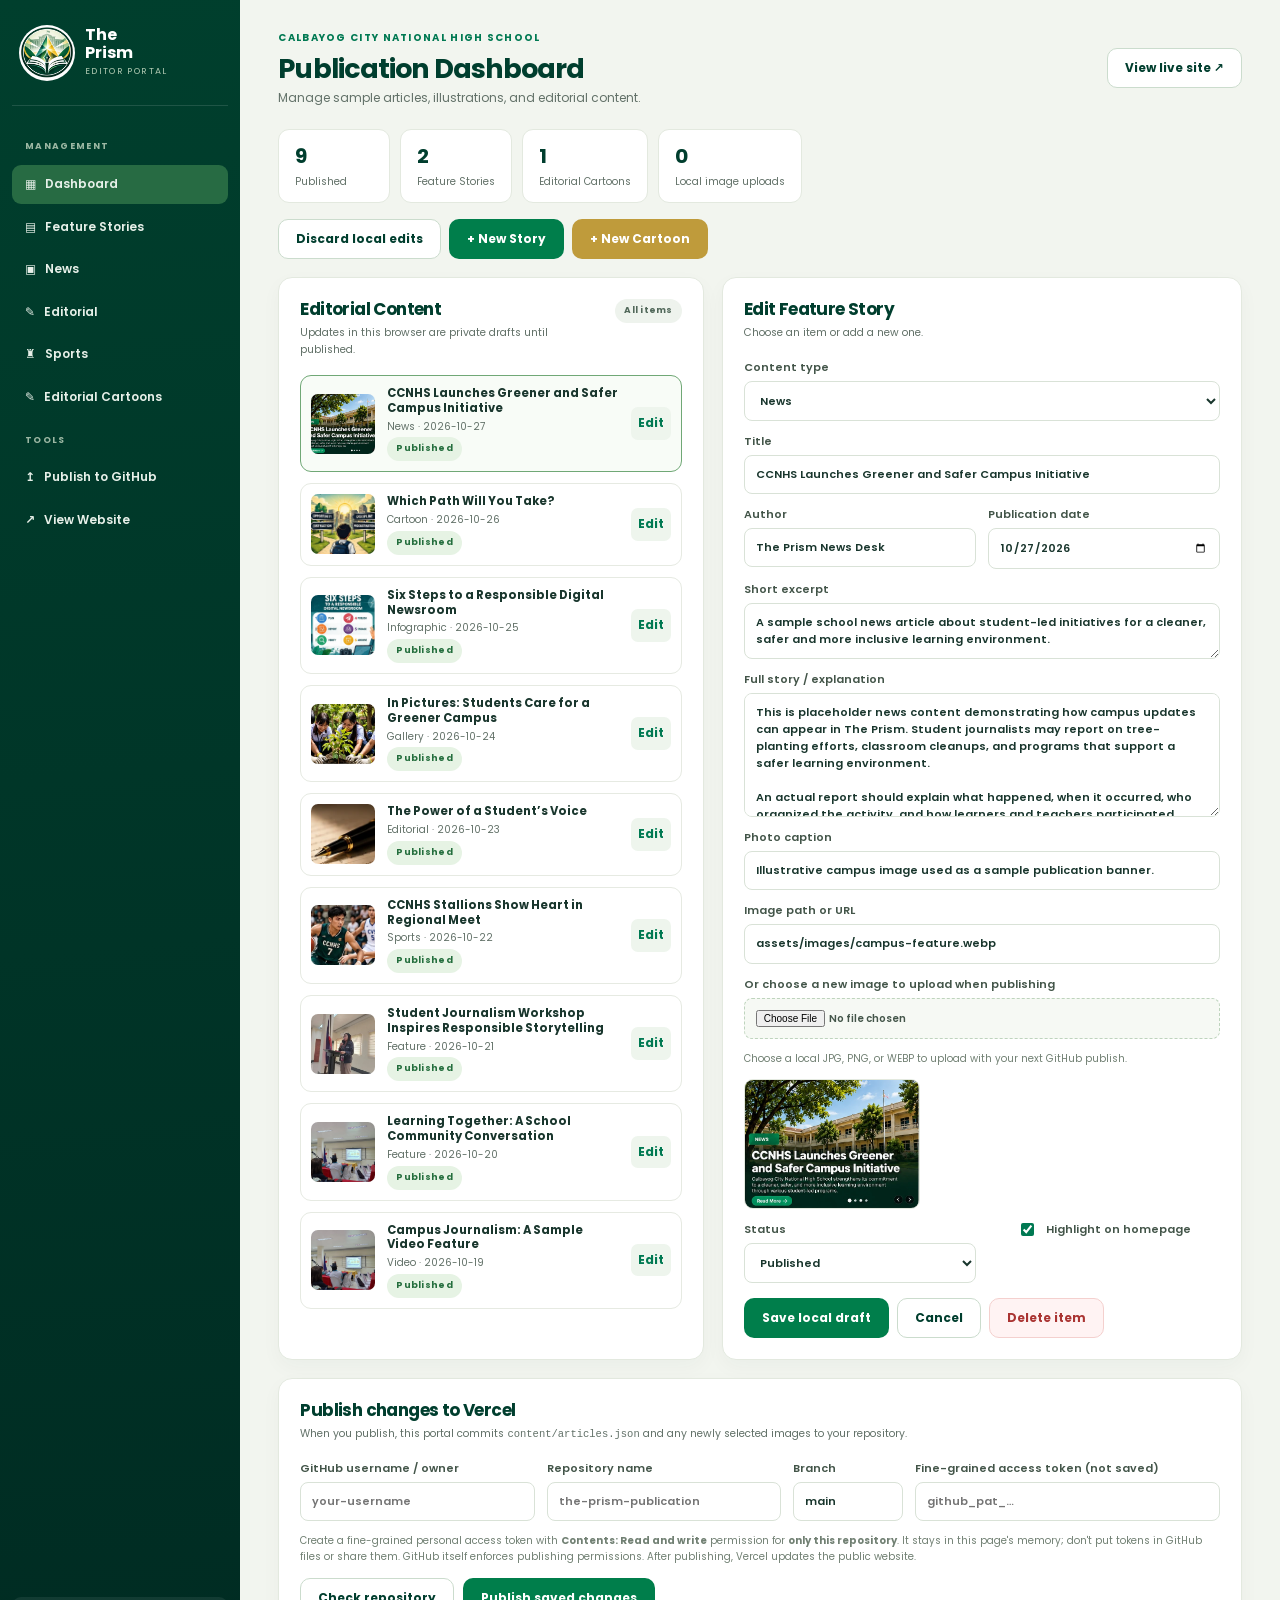
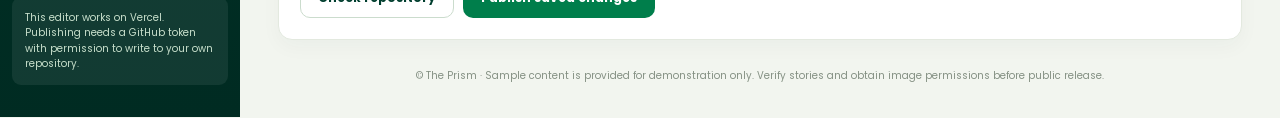
==== site/admin.html @ 74e2d603 "Fix 404: publish complete The Prism website assets and CMS" ====
<!DOCTYPE html>
<html lang="en">
<head>
  <meta charset="UTF-8"><meta name="viewport" content="width=device-width,initial-scale=1">
  <meta name="theme-color" content="#124b34"><meta name="robots" content="noindex, nofollow">
  <title>Editor Portal | The Prism</title>
  <link rel="icon" href="assets/images/icon-192.png">
  <link rel="preconnect" href="https://fonts.googleapis.com">
  <link rel="preconnect" href="https://fonts.gstatic.com" crossorigin>
  <link href="https://fonts.googleapis.com/css2?family=Poppins:wght@400;500;600;700;800&display=swap" rel="stylesheet">
  <link rel="stylesheet" href="assets/admin.css">
  <script defer src="assets/admin.js"></script>
</head>
<body class="admin-page">
<div class="admin-wrap">
  <aside class="admin-sidebar">
    <a class="admin-brand" href="index.html"><img src="assets/images/prism-logo.webp" width="56" height="56" alt="The Prism logo"><span><b>The<br>Prism</b><small>EDITOR PORTAL</small></span></a>
    <div class="side-group">MANAGEMENT</div>
    <button class="side-button selected" data-filter="all">▦ &nbsp; Dashboard</button>
    <button class="side-button" data-filter="feature">▤ &nbsp; Feature Stories</button><button class="side-button" data-filter="news">▣ &nbsp; News</button><button class="side-button" data-filter="editorial">✎ &nbsp; Editorial</button><button class="side-button" data-filter="sports">♜ &nbsp; Sports</button>
    <button class="side-button" data-filter="cartoon">✎ &nbsp; Editorial Cartoons</button>
    <div class="side-group">TOOLS</div>
    <button class="side-button" id="show-publishing">↥ &nbsp; Publish to GitHub</button>
    <a class="side-button" href="index.html">↗ &nbsp; View Website</a>
    <p class="side-note">This editor works on Vercel. Publishing needs a GitHub token with permission to write to your own repository.</p>
  </aside>
  <div class="admin-body">
    <header class="admin-top"><div><small>CALBAYOG CITY NATIONAL HIGH SCHOOL</small><h1>Publication Dashboard</h1><p>Manage sample articles, illustrations, and editorial content.</p></div><a class="outline-btn" href="index.html">View live site ↗</a></header>
    <div id="admin-notice" class="admin-notice" role="status" hidden></div>
    <div class="admin-toolbar"><div class="admin-stats" id="admin-stats"></div><div class="admin-toolbar-actions"><button class="outline-btn" id="restore-button">Discard local edits</button><button class="primary-btn" id="new-feature">+ New Story</button><button class="brown-btn" id="new-cartoon">+ New Cartoon</button></div></div>
    <div class="admin-panels">
      <section class="admin-panel articles-panel"><div class="panel-heading"><div><h2>Editorial Content</h2><p>Updates in this browser are private drafts until published.</p></div><span class="chip neutral" id="filter-chip">All items</span></div><div class="admin-list" id="admin-list"></div></section>
      <section class="admin-panel editor-panel" id="editor-panel"><div class="panel-heading"><div><h2 id="editor-title">Edit content</h2><p>Choose an item or add a new one.</p></div></div>
      <form id="editor-form">
        <input id="article-id" type="hidden">
        <label>Content type<select id="article-type"><option value="feature">Feature Story</option><option value="news">News</option><option value="editorial">Editorial</option><option value="sports">Sports</option><option value="infographic">Infographic</option><option value="gallery">Photo Gallery</option><option value="video">Video (link)</option><option value="cartoon">Editorial Cartoon</option></select></label>
        <label>Title<input id="article-title" required maxlength="140" placeholder="Article or cartoon title"></label>
        <div class="form-pair"><label>Author<input id="article-author" required maxlength="100" placeholder="Student journalist"></label><label>Publication date<input id="article-date" type="date" required></label></div>
        <label>Short excerpt<textarea id="article-excerpt" maxlength="270" rows="2" required placeholder="A short introduction for the homepage"></textarea></label>
        <label>Full story / explanation<textarea id="article-body" rows="6" required placeholder="Write paragraphs separated by a blank line"></textarea></label>
        <label>Photo caption<input id="article-caption" maxlength="240" placeholder="Describe the photo or illustration"></label>
        <label>Image path or URL<input id="article-image" placeholder="assets/images/your-photo.webp"></label>
        <label>Or choose a new image to upload when publishing<input type="file" id="article-file" accept="image/jpeg,image/png,image/webp"></label><div id="image-note" class="field-hint">Image upload needs GitHub publishing. Recommended: landscape JPG or WEBP, smaller than 6 MB.</div>
        <img id="image-preview" class="editor-preview" alt="Selected article media preview" hidden>
        <div class="form-pair"><label>Status<select id="article-status"><option value="published">Published</option><option value="draft">Draft (hidden on site)</option></select></label><label class="check-label"><input type="checkbox" id="article-featured"> Highlight on homepage</label></div>
        <div class="edit-actions"><button class="primary-btn" type="submit">Save local draft</button><button class="outline-btn" type="button" id="cancel-edit">Cancel</button><button class="danger-btn" type="button" id="delete-article">Delete item</button></div>
      </form>
      </section>
    </div>
    <section class="admin-panel github-panel" id="publishing-panel"><div class="panel-heading"><div><h2>Publish changes to Vercel</h2><p>When you publish, this portal commits <code>content/articles.json</code> and any newly selected images to your repository.</p></div></div>
      <div class="github-fields"><label>GitHub username / owner<input id="github-owner" spellcheck="false" placeholder="your-username"></label><label>Repository name<input id="github-repo" spellcheck="false" placeholder="the-prism-publication"></label><label>Branch<input id="github-branch" spellcheck="false" value="main"></label><label>Fine-grained access token (not saved)<input id="github-token" type="password" autocomplete="off" placeholder="github_pat_…"></label></div>
      <p class="field-hint">Create a fine-grained personal access token with <b>Contents: Read and write</b> permission for <b>only this repository</b>. It stays in this page's memory; don't put tokens in GitHub files or share them. GitHub itself enforces publishing permissions. After publishing, Vercel updates the public website.</p>
      <div class="publish-actions"><button id="test-github" class="outline-btn">Check repository</button><button id="publish-github" class="primary-btn">Publish saved changes</button><span id="publish-result" role="status"></span></div>
    </section>
    <div class="admin-foot">© The Prism · Sample content is provided for demonstration only. Verify stories and obtain image permissions before public release.</div>
  </div>
</div>
</body>
</html>
---- site/assets/admin.css ----
:root{--forest:#103d2c;--green:#17623f;--leaf:#36844e;--mint:#e7f2e6;--brown:#85502f;--brown-dark:#653d25;--cream:#faf9f4;--paper:#fff;--ink:#1d3027;--muted:#627168;--border:#e3e9df;--shadow:0 15px 38px rgba(17,57,36,.09);--radius:17px}
*{box-sizing:border-box}html{scroll-behavior:smooth}body{margin:0;background:#eef2e9;color:var(--ink);font:400 14px/1.55 Poppins,system-ui,-apple-system,BlinkMacSystemFont,"Segoe UI",sans-serif}button,input,textarea,select{font:inherit}button{cursor:pointer}button:disabled{opacity:.55;cursor:wait}a{color:inherit;text-decoration:none}img{display:block;max-width:100%}a:focus-visible,button:focus-visible,input:focus-visible,textarea:focus-visible,select:focus-visible{outline:3px solid #efb46f;outline-offset:3px}h1,h2,h3,p{margin-top:0}h1,h2,h3{line-height:1.25;letter-spacing:-.035em}h1{font-size:clamp(1.6rem,3vw,2.75rem)}h2{font-size:1.4rem}h3{font-size:1rem}.site-frame{max-width:1480px;min-height:100svh;margin:0 auto;background:var(--cream);display:flex;flex-direction:column;box-shadow:0 0 60px rgba(13,40,22,.065)}.masthead{min-height:118px;padding:14px clamp(16px,3.4vw,52px);display:flex;align-items:center;justify-content:space-between;gap:24px;position:relative;background:radial-gradient(ellipse at 78% 100%,rgba(187,216,168,.45),transparent 45%),linear-gradient(115deg,#fff 45%,#f0f7ea)}.brand{display:flex;align-items:center;gap:16px;min-width:0}.brand-logo{width:89px;height:89px;object-fit:contain;border-radius:50%;box-shadow:0 2px 9px rgba(12,75,45,.1)}.brand-copy{display:flex;flex-direction:column}.brand-copy strong{font-size:clamp(20px,2.65vw,35px);color:var(--forest);font-weight:800;line-height:1.14;letter-spacing:-.065em}.brand-copy strong span{color:#165c3a}.brand-copy small{font-size:11px;letter-spacing:.16em;color:var(--brown);font-weight:700;margin-top:5px}.brand-copy em{font-size:11px;color:#68786a;font-style:normal;margin-top:3px}.head-actions{display:flex;align-items:flex-end;flex-direction:column;gap:10px;flex-shrink:0}.live-label{font-size:10px;letter-spacing:.11em;color:var(--green);font-weight:700}.live-dot{background:#6aae66;width:7px;height:7px;display:inline-block;border-radius:50%;margin-right:5px}.read-link{color:var(--green);font-size:12px;font-weight:700}.read-link:hover{text-decoration:underline}.hamburger{display:none;background:transparent;border:0;padding:8px}.hamburger span{display:block;background:var(--forest);height:2px;width:23px;margin:5px 0;border-radius:3px}.nav-bar{min-height:47px;background:var(--forest);color:#fff;display:flex;align-items:center;justify-content:center;gap:4px;padding:5px 12px}.nav-bar a{display:flex;align-items:center;gap:8px;font-size:13px;font-weight:600;line-height:1.2;padding:10px clamp(12px,2.25vw,31px);border-radius:9px;white-space:nowrap;transition:background .2s}.nav-bar a:hover{background:#2b6546}.nav-bar a.active{background:#397c4a}.site-footer{min-height:51px;background:linear-gradient(110deg,#0e3c2a,#195437);color:#eff7eb;padding:13px clamp(16px,3vw,46px);display:flex;justify-content:space-between;align-items:center;gap:18px;font-size:10.5px;letter-spacing:.015em}.site-footer b{letter-spacing:.08em}.site-footer a{text-decoration:underline;text-underline-offset:3px}.footer-separator{margin:0 8px;color:#9ec9a1}.mobile-tabs{display:none}#offline-banner{position:fixed;bottom:14px;left:50%;transform:translateX(-50%);background:var(--forest);color:white;padding:10px 20px;border-radius:11px;z-index:50}#offline-banner[hidden]{display:none}#app{flex:1;display:flex;flex-direction:column}.loading{display:flex;align-items:center;justify-content:center;min-height:50svh;gap:12px;color:var(--muted)}.spinner{display:block;width:18px;height:18px;border:3px solid #cdddcf;border-top-color:var(--green);border-radius:50%;animation:spinning 1s linear infinite}@keyframes spinning{to{transform:rotate(360deg)}}.pill{display:inline-flex;align-items:center;gap:5px;align-self:flex-start;letter-spacing:.04em;font-weight:800;font-size:10px;padding:5px 10px;border-radius:6px;line-height:1.25;text-transform:uppercase}.pill.green{background:#217345;color:#fff}.pill.brown{background:var(--brown);color:#fff}.pill.outline{color:var(--green);background:var(--mint)}.small-button,.primary-btn,.brown-btn,.outline-btn,.danger-btn{display:inline-flex;align-items:center;justify-content:center;gap:8px;border-radius:10px;padding:10px 17px;font-weight:700;font-size:12px;border:1px solid transparent;transition:transform .15s,background .15s;text-align:center}.small-button:hover,.primary-btn:hover,.brown-btn:hover,.outline-btn:hover{transform:translateY(-1px)}.small-button{background:#fff;color:var(--forest)}.primary-btn{background:var(--green);color:white}.brown-btn{background:var(--brown);color:white}.outline-btn{background:white;color:var(--forest);border:1px solid #cbdccd}.danger-btn{background:#fff3f3;color:#aa3432;border:1px solid #f4d0ce}.inline-link{color:var(--green);font-size:12px;font-weight:700;white-space:nowrap}.inline-link:hover{text-decoration:underline}.home-main{width:100%;max-width:1370px;margin:0 auto;padding:15px 28px 18px;flex:1;display:grid;grid-template-rows:minmax(230px,1fr) minmax(245px,1fr);gap:14px;min-height:0}.hero{position:relative;overflow:hidden;border-radius:var(--radius);min-height:0;background:#165238;box-shadow:var(--shadow);isolation:isolate}.hero-photo{position:absolute;inset:0;width:100%;height:100%;object-fit:cover;object-position:center 57%;z-index:-2}.hero:after{content:"";position:absolute;inset:0;z-index:-1;background:linear-gradient(92deg,rgba(6,51,35,.96) 0%,rgba(9,56,38,.91) 28%,rgba(10,60,39,.47) 58%,rgba(7,44,32,.05) 100%)}.hero-text{color:#fff;padding:clamp(19px,3.3vw,48px);max-width:590px;display:flex;flex-direction:column;align-items:flex-start;justify-content:center;height:100%}.hero-eyebrow{font-size:10px;letter-spacing:.14em;font-weight:800;color:#e0f0cf;margin-bottom:10px}.hero h1{color:#fff;font-weight:800;font-size:clamp(26px,3.8vw,52px);line-height:1.07;letter-spacing:-.058em;margin:0 0 12px}.hero h1 span{color:#eacb9f}.hero p{font-size:clamp(11px,1vw,14px);line-height:1.6;max-width:480px;margin:0 0 16px;color:#e8eee7}.home-teasers{display:grid;grid-template-columns:1fr 1fr;gap:14px;min-height:0}.teaser{display:flex;flex-direction:column;background:white;min-width:0;overflow:hidden;border:1px solid var(--border);border-radius:var(--radius);box-shadow:0 5px 20px rgba(25,63,35,.04)}.teaser-titlebar{display:flex;justify-content:space-between;align-items:center;padding:14px 20px 8px;gap:8px}.teaser-titlebar h2{font-size:clamp(17px,1.8vw,24px);margin:0;color:var(--forest)}.teaser-titlebar h2:before{content:"";display:inline-block;width:6px;height:21px;vertical-align:-4px;border-radius:4px;background:#42834e;margin-right:9px}.teaser.cartoon-teaser .teaser-titlebar h2:before{background:var(--brown)}.teaser-content{display:grid;grid-template-columns:minmax(0,1fr) minmax(150px,.92fr);align-items:stretch;gap:12px;min-height:0;flex:1;padding:0 12px 12px}.teaser-copy{padding:7px 10px 4px;display:flex;align-items:flex-start;flex-direction:column;justify-content:center;min-width:0}.teaser-copy h3{font-size:clamp(16px,1.5vw,22px);font-weight:800;color:#162c25;margin:9px 0 6px;line-height:1.24;display:-webkit-box;-webkit-line-clamp:2;-webkit-box-orient:vertical;overflow:hidden}.teaser-meta{font-size:10px;color:var(--muted);margin-bottom:7px}.teaser-copy p{color:#5b695f;font-size:11.5px;line-height:1.55;display:-webkit-box;-webkit-line-clamp:3;-webkit-box-orient:vertical;overflow:hidden;margin-bottom:12px}.teaser-media{height:100%;min-height:120px;overflow:hidden;border-radius:10px;display:block}.teaser-media img{width:100%;height:100%;object-fit:cover}.cartoon-teaser .teaser-media img{object-fit:contain;background:#f8f7f2}.teaser-copy .small-button{background:#f2f6ee;color:var(--green);border:1px solid #e4ecdf}.teaser-copy .small-button:hover{background:#e4eee1}.page-wrap{width:100%;max-width:1180px;margin:0 auto;padding:30px clamp(18px,4vw,50px) 56px}.page-header{padding:6px 0 25px}.kicker{font-size:11px;letter-spacing:.14em;text-transform:uppercase;color:var(--brown);font-weight:800;margin-bottom:9px}.page-header h1{color:var(--forest);margin:0 0 10px}.page-header p{color:var(--muted);max-width:610px;margin:0}.listing-grid{display:grid;grid-template-columns:repeat(auto-fit,minmax(280px,1fr));gap:18px}.story-card{background:#fff;border:1px solid var(--border);border-radius:var(--radius);overflow:hidden;box-shadow:0 7px 23px rgba(26,64,43,.055);transition:transform .15s}.story-card:hover{transform:translateY(-2px)}.story-card img{width:100%;height:230px;object-fit:cover}.story-card.cartoon img{object-fit:contain;background:#f7f7f4}.story-card-body{padding:19px}.story-card h2{font-size:19px;line-height:1.3;margin:12px 0 7px}.story-card h2 a:hover{color:var(--green)}.story-card p{font-size:12px;color:var(--muted);margin:10px 0 14px}.story-meta{font-size:11px;display:flex;align-items:center;flex-wrap:wrap;gap:12px;color:var(--muted)}.story-meta span{display:inline-flex;align-items:center;gap:5px}.article-wrap{max-width:1020px}.breadcrumbs{font-size:11px;color:#6d7e71;margin:0 0 20px;display:flex;gap:9px;align-items:center;flex-wrap:wrap}.breadcrumbs a:hover{text-decoration:underline}.article-header{text-align:center;max-width:770px;margin:0 auto 25px}.article-header h1{font-size:clamp(28px,4.1vw,47px);margin:13px 0 12px;color:var(--forest)}.article-header .story-meta{justify-content:center}.article-figure{margin:0 0 32px}.article-figure img{width:100%;max-height:460px;object-fit:cover;border-radius:var(--radius);background:#f6f6f2}.article-figure.is-cartoon img{max-height:660px;object-fit:contain}.article-figure figcaption{font-size:11px;color:#6b766e;margin-top:10px;text-align:center;font-style:italic}.article-body{max-width:780px;margin:0 auto}.article-body p{font-size:clamp(13px,1.3vw,15px);line-height:1.95;color:#33433a;margin-bottom:19px}.article-note{border-left:4px solid #c49a6e;background:#fff8e9;padding:11px 15px;color:#735736;font-size:11px;border-radius:6px;margin-bottom:25px}.article-back{margin-top:24px;display:inline-flex;color:var(--green);font-weight:700}.about-hero{background:linear-gradient(105deg,#0f4631,#276c42);border-radius:var(--radius);padding:35px;color:white;display:grid;grid-template-columns:100px 1fr;align-items:center;gap:23px}.about-hero img{width:100px;border-radius:50%}.about-hero h1{color:#fff}.about-hero p{max-width:670px;color:#e2efe3;margin:0}.about-card{background:white;border:1px solid var(--border);padding:30px;border-radius:var(--radius);margin-top:22px}.about-card h2{color:var(--forest)}.about-card p{color:var(--muted)}.empty-state{background:white;border:1px dashed #cbdac8;border-radius:14px;padding:35px;color:var(--muted);text-align:center;grid-column:1/-1}.error-block{margin:35px auto;background:#fff4ee;border:1px solid #f1d8cc;border-radius:13px;padding:20px;max-width:600px;color:#8a4b36}
/* Editor */
.admin-page{background:#f2f5ef;font-size:12px}.admin-wrap{min-height:100svh;display:grid;grid-template-columns:240px minmax(0,1fr)}.admin-sidebar{background:linear-gradient(160deg,#113e2e,#0d3226);color:#fff;padding:22px 12px;display:flex;flex-direction:column;gap:4px}.admin-brand{display:flex;align-items:center;gap:10px;padding:3px 7px 24px;border-bottom:1px solid rgba(255,255,255,.12);margin-bottom:17px}.admin-brand img{border-radius:50%}.admin-brand b{font-size:16px;line-height:1.1;display:block}.admin-brand small{font-size:9px;letter-spacing:.15em;color:#acc6af}.side-group{color:#9bb7a3;font-weight:700;font-size:9px;letter-spacing:.15em;padding:13px 13px 7px}.side-button{width:100%;display:flex;align-items:center;background:none;border:0;color:#e7f0e9;text-align:left;border-radius:9px;padding:10px 13px;font-weight:600;font-size:12px}.side-button:hover,.side-button.selected{background:#276b43}.side-note{margin-top:auto;background:rgba(255,255,255,.07);border-radius:9px;padding:13px;font-size:10px;color:#c7dfcb}.admin-body{min-width:0;padding:28px clamp(17px,3vw,44px)}.admin-top{display:flex;align-items:center;justify-content:space-between;gap:16px;margin-bottom:21px}.admin-top small{letter-spacing:.13em;color:var(--green);font-size:10px;font-weight:700}.admin-top h1{font-size:27px;margin:5px 0 4px;color:var(--forest)}.admin-top p{color:var(--muted);margin:0}.admin-notice{padding:12px 15px;background:#e3f3df;color:#124e2d;border:1px solid #cbe6c3;border-radius:11px;margin:0 0 18px}.admin-notice.error{background:#fff1ee;color:#873d2b;border-color:#f1c8ba}.admin-notice[hidden]{display:none}.admin-toolbar{display:flex;align-items:center;justify-content:space-between;gap:16px;flex-wrap:wrap;margin:0 0 18px}.admin-stats{display:flex;gap:10px;flex-wrap:wrap}.stat{background:white;border:1px solid var(--border);border-radius:11px;padding:11px 16px;min-width:112px}.stat b{display:block;font-size:20px;color:var(--forest)}.stat span{font-size:10px;color:var(--muted)}.admin-toolbar-actions{display:flex;gap:8px;flex-wrap:wrap}.admin-panels{display:grid;grid-template-columns:minmax(300px,.9fr) minmax(360px,1.1fr);gap:18px}.admin-panel{background:white;border:1px solid var(--border);border-radius:14px;padding:21px;box-shadow:0 7px 20px rgba(39,65,44,.035);min-width:0}.panel-heading{display:flex;align-items:flex-start;justify-content:space-between;gap:12px;margin-bottom:17px}.panel-heading h2{font-size:17px;color:var(--forest);margin:0 0 5px}.panel-heading p{font-size:10.5px;color:var(--muted);margin:0}.chip{border-radius:999px;padding:5px 9px;font-weight:700;font-size:9px;display:inline-block;letter-spacing:.03em;white-space:nowrap}.chip.published{color:#246e3d;background:#e6f3e4}.chip.draft{color:#8c623b;background:#f8eedb}.chip.neutral{color:#51685a;background:#eef3ed}.admin-list{display:grid;gap:11px}.admin-item{display:grid;grid-template-columns:64px 1fr auto;gap:12px;align-items:center;border:1px solid #e6eae2;padding:10px;border-radius:11px}.admin-item img{width:64px;height:60px;object-fit:cover;border-radius:7px}.admin-item b{display:block;font-size:11.5px;line-height:1.3}.admin-item small{display:block;font-size:10px;color:var(--muted);margin:3px 0}.admin-item button{background:#eef5ed;color:var(--green);border:0;border-radius:7px;padding:7px;font-weight:700}.admin-item button:hover{background:#daeada}.admin-item.is-selected{border-color:#70a876;background:#f8fcf7}#editor-form{display:grid;gap:12px}#editor-form label,.github-fields label{display:flex;flex-direction:column;font-weight:600;font-size:11px;gap:5px;color:#435549}input:not([type="checkbox"]):not([type="file"]),textarea,select{background:#fff;border:1px solid #d9e2d7;border-radius:8px;padding:10px 11px;min-width:0;width:100%;outline-offset:2px;color:var(--ink)}textarea{resize:vertical}input[type=file]{font-size:10px;width:100%;background:#f6f9f4;border:1px dashed #bed4bd;border-radius:8px;padding:11px}.form-pair{display:grid;grid-template-columns:1fr 1fr;gap:12px}.field-hint{color:#718073;font-size:10px;line-height:1.6;margin:0}.check-label{align-items:flex-start;justify-content:center;flex-direction:row!important;gap:9px!important}.check-label input{margin-top:2px;accent-color:var(--green)}.editor-preview{max-height:130px;max-width:240px;object-fit:contain;border-radius:9px;border:1px solid var(--border)}.editor-preview[hidden]{display:none}.edit-actions{display:flex;gap:8px;flex-wrap:wrap;margin-top:3px}.github-panel{margin-top:18px}.github-fields{display:grid;grid-template-columns:1fr 1fr 110px 1.3fr;gap:12px;margin-bottom:12px}.publish-actions{display:flex;gap:9px;align-items:center;flex-wrap:wrap;margin-top:13px}#publish-result{color:var(--green);font-weight:600}.admin-foot{font-size:10px;color:#859184;text-align:center;margin:28px 0 5px}
@media(min-width:1050px) and (min-height:750px){.home-main{grid-template-rows:minmax(250px,.94fr) minmax(265px,1fr)}}
@media(max-width:1060px){.home-main{padding:14px 18px}.teaser-content{grid-template-columns:1.1fr .9fr;gap:6px}.teaser-copy{padding:4px}.teaser-titlebar{padding:12px 14px 8px}.teaser-copy h3{font-size:16px}.teaser-copy p{-webkit-line-clamp:2}.teaser-media{min-height:160px}.github-fields{grid-template-columns:1fr 1fr}.admin-panels{grid-template-columns:1fr}}
@media(max-width:760px){.masthead{min-height:76px;padding:9px 15px;gap:8px}.brand{gap:8px}.brand-logo{height:61px;width:61px}.brand-copy strong{font-size:clamp(15px,3.7vw,24px);line-height:1.04}.brand-copy small{font-size:8px;letter-spacing:.07em;margin-top:4px}.brand-copy em{display:none}.head-actions{display:none}.hamburger{display:block;margin-left:auto}.nav-bar{position:absolute;z-index:15;top:74px;left:8px;right:8px;border-radius:12px;box-shadow:0 15px 32px rgba(15,40,20,.2);display:none;flex-direction:column;align-items:stretch;padding:8px}.nav-bar.is-open{display:flex}.nav-bar a{font-size:13px}.site-footer{min-height:0;padding:12px 18px;text-align:center;justify-content:center;font-size:9px}.site-footer>span:last-child{display:none}.mobile-tabs{display:grid;position:fixed;bottom:0;left:0;right:0;z-index:25;grid-template-columns:repeat(4,1fr);background:#fff;border-top:1px solid #e4e9e0;box-shadow:0 -7px 25px rgba(10,39,21,.07);padding:6px 0 calc(4px + env(safe-area-inset-bottom,0px))}.mobile-tabs a{display:flex;flex-direction:column;align-items:center;justify-content:center;gap:0;font-size:9px;font-weight:600;color:#718171;min-height:43px}.mobile-tabs a span{font-size:23px;line-height:1.15}.mobile-tabs a.active{color:var(--green)}.site-frame{padding-bottom:56px}.home-main{padding:10px 12px;grid-template-rows:clamp(175px,30svh,255px) auto;gap:9px;align-content:start}.hero-text{padding:18px 20px;max-width:370px}.hero h1{font-size:clamp(22px,6vw,32px);margin-bottom:6px}.hero p{font-size:10px;line-height:1.45;max-width:285px;margin-bottom:9px;display:-webkit-box;-webkit-line-clamp:2;-webkit-box-orient:vertical;overflow:hidden}.hero-eyebrow{font-size:8px;margin-bottom:5px}.hero .small-button{padding:6px 11px;font-size:10px}.hero:after{background:linear-gradient(92deg,rgba(6,51,35,.94),rgba(6,51,35,.68) 58%,rgba(6,51,35,.06))}.home-teasers{grid-template-columns:1fr;gap:9px}.teaser{min-height:132px}.teaser-titlebar{padding:10px 12px 2px}.teaser-titlebar h2{font-size:15px}.teaser-titlebar h2:before{height:16px;vertical-align:-3px;margin-right:7px;width:4px}.inline-link{font-size:10px}.teaser-content{grid-template-columns:1fr 34%;padding:0 9px 9px;gap:10px}.teaser-copy{padding:3px 2px}.teaser-copy .pill{font-size:7px;padding:3px 7px}.teaser-copy h3{font-size:13px;margin:5px 0 3px;-webkit-line-clamp:2}.teaser-meta{font-size:9px;margin:0}.teaser-copy p{font-size:9.5px;line-height:1.35;margin:5px 0 6px;-webkit-line-clamp:1}.teaser-copy .small-button{font-size:9px;padding:5px 8px}.teaser-media{height:100%;min-height:86px;max-height:115px}.page-wrap{padding:23px 16px 38px}.page-header{padding-bottom:18px}.listing-grid{grid-template-columns:1fr}.story-card img{height:210px}.article-header h1{font-size:29px}.article-figure img{max-height:340px}.about-hero{grid-template-columns:1fr;text-align:center;justify-items:center;padding:25px}.about-card{padding:20px}.admin-wrap{display:block}.admin-sidebar{padding:11px 16px;display:flex;flex-direction:row;align-items:center;flex-wrap:wrap}.admin-brand{border:0;margin:0;padding:0 10px 0 0}.admin-brand img{width:40px;height:40px}.admin-brand b{font-size:12px}.admin-brand small{font-size:8px}.side-group,.side-note{display:none}.side-button{width:auto;font-size:10px;padding:8px}.admin-body{padding:20px 13px}.admin-top h1{font-size:23px}.admin-top .outline-btn{display:none}.admin-panels{grid-template-columns:1fr}.github-fields{grid-template-columns:1fr 1fr}.admin-panel{padding:16px}}
@media(max-width:420px){.brand-logo{width:51px;height:51px}.brand-copy strong{font-size:15px}.brand-copy small{font-size:7px}.masthead{min-height:68px}.nav-bar{top:67px}.site-footer{padding:8px;font-size:8px}.home-main{grid-template-rows:clamp(160px,28svh,225px) auto}.hero h1{font-size:24px}.hero-text{padding:15px}.hero p{font-size:9.5px}.teaser{min-height:122px}.teaser-titlebar{padding:8px 10px 2px}.teaser-content{padding:0 7px 7px}.teaser-copy h3{font-size:12px}.teaser-meta{font-size:8px}.teaser-copy p{display:none}.teaser-media{min-height:79px;max-height:105px}.form-pair,.github-fields{grid-template-columns:1fr}.admin-sidebar .side-button{font-size:9px;padding:7px}.admin-item{grid-template-columns:50px 1fr auto}.admin-item img{width:50px;height:55px}}
@media(max-height:700px) and (min-width:761px){.masthead{min-height:90px;padding-top:5px;padding-bottom:5px}.brand-logo{width:70px;height:70px}.home-main{grid-template-rows:minmax(180px,.85fr) minmax(192px,1fr);gap:10px;padding:10px 20px}.teaser-titlebar{padding:8px 12px 3px}.teaser-copy h3{font-size:15px}.teaser-copy p{-webkit-line-clamp:2;font-size:10px}.teaser-media{min-height:130px}}
@media(prefers-reduced-motion:reduce){*,*:before,*:after{scroll-behavior:auto!important;animation:none!important;transition:none!important}}
/* Keep the compact desktop homepage within a single browser viewport. */
@media(min-width:761px){
  body:has(.home-main) .site-frame{height:100svh;min-height:0}
  body:has(.home-main) #app{min-height:0;flex:1}
  body:has(.home-main) .home-main{height:100%;flex:1;min-height:0}
}
@media(min-width:761px) and (max-height:850px){
  .home-main{grid-template-rows:minmax(220px,.92fr) minmax(220px,1fr)}
  .hero-text{padding:20px 34px}
  .hero h1{font-size:clamp(30px,3.3vw,43px);margin-bottom:8px}
  .hero p{margin-bottom:10px}
  .teaser-copy h3{font-size:clamp(14px,1.4vw,18px);margin-top:5px}
  .teaser-media{min-height:120px}
}
@media(min-width:761px) and (max-height:850px){
  .teaser-titlebar{padding-top:8px;padding-bottom:3px}
  .teaser-copy h3{margin:4px 0 3px;line-height:1.18}
  .teaser-copy p{font-size:10px;line-height:1.37;-webkit-line-clamp:2;margin:4px 0 6px}
  .teaser-copy .small-button{font-size:10px;padding:6px 11px}
}

/* The Prism: brand overrides for the editing dashboard */
:root{--green:#007952;--forest:#003e2e;--brown:#ad872c;--ink:#19362d}
.admin-sidebar{background:linear-gradient(175deg,#003f2d,#002b22)}
.admin-brand img{border-radius:50%}.primary-btn{background:#007e4b}.brown-btn{background:#bf9b3b}
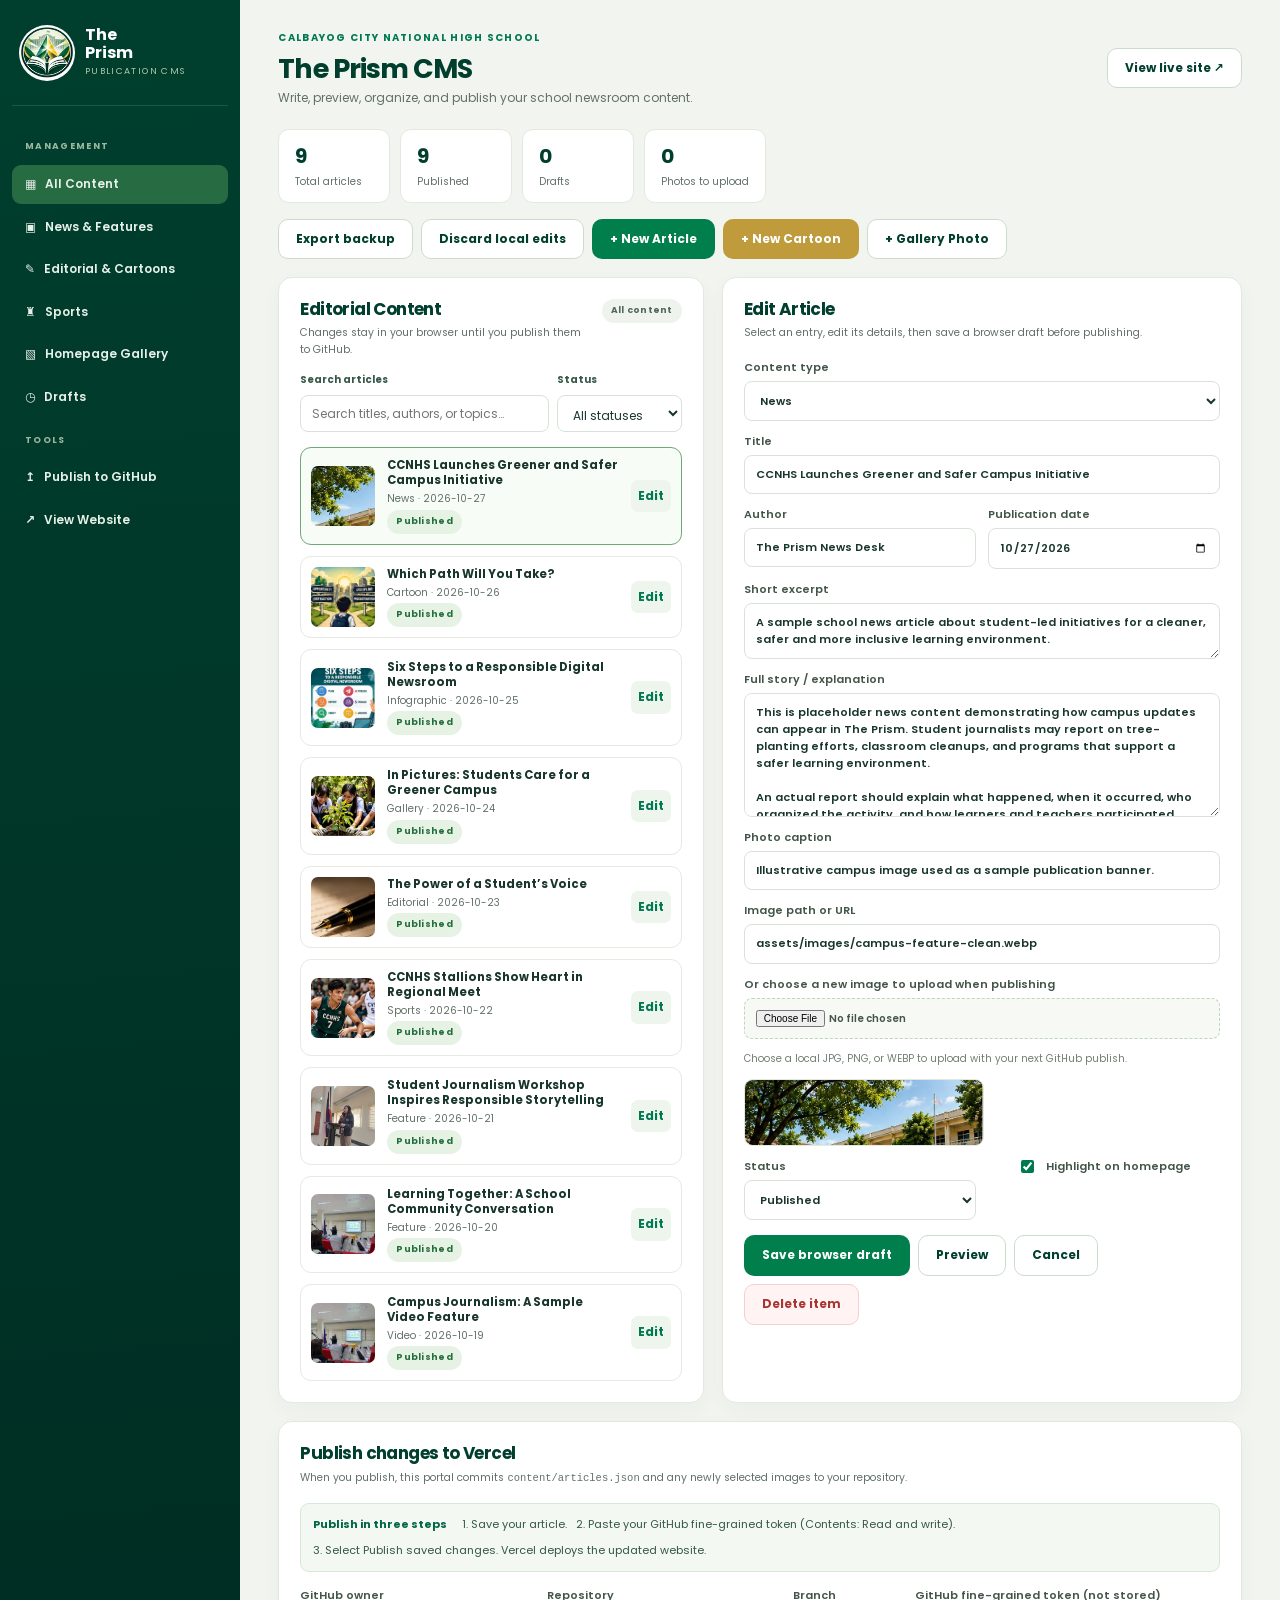
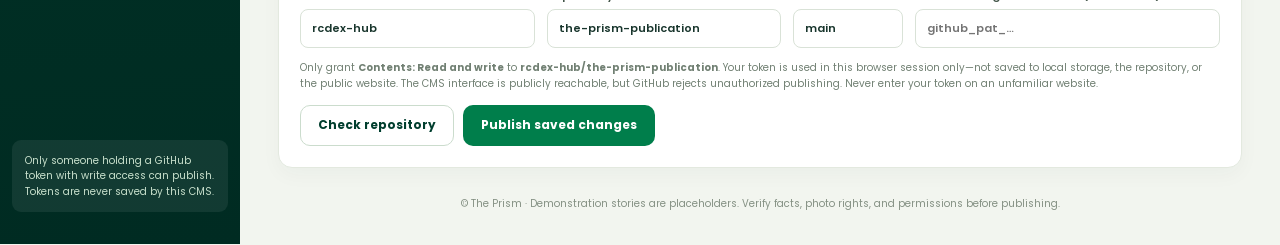
==== commit 226483c1: "Upgrade The Prism CMS with search, previews, safe image uploads and Vercel publishing" ====
--- a/site/admin.html
+++ b/site/admin.html
@@ -3,37 +3,40 @@
 <head>
   <meta charset="UTF-8"><meta name="viewport" content="width=device-width,initial-scale=1">
   <meta name="theme-color" content="#124b34"><meta name="robots" content="noindex, nofollow">
-  <title>Editor Portal | The Prism</title>
+  <title>Publication CMS | The Prism</title>
   <link rel="icon" href="assets/images/icon-192.png">
   <link rel="preconnect" href="https://fonts.googleapis.com">
   <link rel="preconnect" href="https://fonts.gstatic.com" crossorigin>
   <link href="https://fonts.googleapis.com/css2?family=Poppins:wght@400;500;600;700;800&display=swap" rel="stylesheet">
-  <link rel="stylesheet" href="assets/admin.css">
-  <script defer src="assets/admin.js"></script>
+  <link rel="stylesheet" href="assets/admin.css?v=prism-cms-v2-20261027">
+  <script defer src="assets/admin.js?v=prism-cms-v2-20261027"></script>
 </head>
 <body class="admin-page">
 <div class="admin-wrap">
   <aside class="admin-sidebar">
-    <a class="admin-brand" href="index.html"><img src="assets/images/prism-logo.webp" width="56" height="56" alt="The Prism logo"><span><b>The<br>Prism</b><small>EDITOR PORTAL</small></span></a>
+    <a class="admin-brand" href="index.html"><img src="assets/images/prism-logo.webp" width="56" height="56" alt="The Prism logo"><span><b>The<br>Prism</b><small>PUBLICATION CMS</small></span></a>
     <div class="side-group">MANAGEMENT</div>
-    <button class="side-button selected" data-filter="all">▦ &nbsp; Dashboard</button>
-    <button class="side-button" data-filter="feature">▤ &nbsp; Feature Stories</button><button class="side-button" data-filter="news">▣ &nbsp; News</button><button class="side-button" data-filter="editorial">✎ &nbsp; Editorial</button><button class="side-button" data-filter="sports">♜ &nbsp; Sports</button>
-    <button class="side-button" data-filter="cartoon">✎ &nbsp; Editorial Cartoons</button>
+    <button class="side-button selected" data-filter="all">▦ &nbsp; All Content</button>
+    <button class="side-button" data-filter="news">▣ &nbsp; News &amp; Features</button>
+    <button class="side-button" data-filter="editorial">✎ &nbsp; Editorial &amp; Cartoons</button>
+    <button class="side-button" data-filter="sports">♜ &nbsp; Sports</button>
+    <button class="side-button" data-filter="gallery">▧ &nbsp; Homepage Gallery</button>
+    <button class="side-button" data-filter="drafts">◷ &nbsp; Drafts</button>
     <div class="side-group">TOOLS</div>
     <button class="side-button" id="show-publishing">↥ &nbsp; Publish to GitHub</button>
     <a class="side-button" href="index.html">↗ &nbsp; View Website</a>
-    <p class="side-note">This editor works on Vercel. Publishing needs a GitHub token with permission to write to your own repository.</p>
+    <p class="side-note">Only someone holding a GitHub token with write access can publish. Tokens are never saved by this CMS.</p>
   </aside>
   <div class="admin-body">
-    <header class="admin-top"><div><small>CALBAYOG CITY NATIONAL HIGH SCHOOL</small><h1>Publication Dashboard</h1><p>Manage sample articles, illustrations, and editorial content.</p></div><a class="outline-btn" href="index.html">View live site ↗</a></header>
+    <header class="admin-top"><div><small>CALBAYOG CITY NATIONAL HIGH SCHOOL</small><h1>The Prism CMS</h1><p>Write, preview, organize, and publish your school newsroom content.</p></div><a class="outline-btn" href="index.html">View live site ↗</a></header>
     <div id="admin-notice" class="admin-notice" role="status" hidden></div>
-    <div class="admin-toolbar"><div class="admin-stats" id="admin-stats"></div><div class="admin-toolbar-actions"><button class="outline-btn" id="restore-button">Discard local edits</button><button class="primary-btn" id="new-feature">+ New Story</button><button class="brown-btn" id="new-cartoon">+ New Cartoon</button></div></div>
+    <div class="admin-toolbar"><div class="admin-stats" id="admin-stats"></div><div class="admin-toolbar-actions"><button class="outline-btn" id="export-draft">Export backup</button><button class="outline-btn" id="restore-button">Discard local edits</button><button class="primary-btn" id="new-feature">+ New Article</button><button class="brown-btn" id="new-cartoon">+ New Cartoon</button><button class="outline-btn" id="new-gallery">+ Gallery Photo</button></div></div>
     <div class="admin-panels">
-      <section class="admin-panel articles-panel"><div class="panel-heading"><div><h2>Editorial Content</h2><p>Updates in this browser are private drafts until published.</p></div><span class="chip neutral" id="filter-chip">All items</span></div><div class="admin-list" id="admin-list"></div></section>
-      <section class="admin-panel editor-panel" id="editor-panel"><div class="panel-heading"><div><h2 id="editor-title">Edit content</h2><p>Choose an item or add a new one.</p></div></div>
+      <section class="admin-panel articles-panel"><div class="panel-heading"><div><h2>Editorial Content</h2><p>Changes stay in your browser until you publish them to GitHub.</p></div><span class="chip neutral" id="filter-chip">All items</span></div><div class="cms-search"><label for="search-content">Search articles</label><input id="search-content" type="search" placeholder="Search titles, authors, or topics…" autocomplete="off"><label for="status-filter">Status</label><select id="status-filter"><option value="all">All statuses</option><option value="published">Published</option><option value="draft">Drafts</option></select></div><div class="admin-list" id="admin-list"></div></section>
+      <section class="admin-panel editor-panel" id="editor-panel"><div class="panel-heading"><div><h2 id="editor-title">Edit content</h2><p>Select an entry, edit its details, then save a browser draft before publishing.</p></div></div>
       <form id="editor-form">
         <input id="article-id" type="hidden">
-        <label>Content type<select id="article-type"><option value="feature">Feature Story</option><option value="news">News</option><option value="editorial">Editorial</option><option value="sports">Sports</option><option value="infographic">Infographic</option><option value="gallery">Photo Gallery</option><option value="video">Video (link)</option><option value="cartoon">Editorial Cartoon</option></select></label>
+        <label>Content type<select id="article-type"><option value="news">News</option><option value="feature">Feature Story (under News)</option><option value="editorial">Editorial</option><option value="cartoon">Editorial Cartoon (under Editorial)</option><option value="sports">Sports</option><option value="gallery">Homepage Gallery</option><option value="infographic">Legacy Infographic</option><option value="video">Legacy Video</option></select></label>
         <label>Title<input id="article-title" required maxlength="140" placeholder="Article or cartoon title"></label>
         <div class="form-pair"><label>Author<input id="article-author" required maxlength="100" placeholder="Student journalist"></label><label>Publication date<input id="article-date" type="date" required></label></div>
         <label>Short excerpt<textarea id="article-excerpt" maxlength="270" rows="2" required placeholder="A short introduction for the homepage"></textarea></label>
@@ -43,16 +46,17 @@
         <label>Or choose a new image to upload when publishing<input type="file" id="article-file" accept="image/jpeg,image/png,image/webp"></label><div id="image-note" class="field-hint">Image upload needs GitHub publishing. Recommended: landscape JPG or WEBP, smaller than 6 MB.</div>
         <img id="image-preview" class="editor-preview" alt="Selected article media preview" hidden>
         <div class="form-pair"><label>Status<select id="article-status"><option value="published">Published</option><option value="draft">Draft (hidden on site)</option></select></label><label class="check-label"><input type="checkbox" id="article-featured"> Highlight on homepage</label></div>
-        <div class="edit-actions"><button class="primary-btn" type="submit">Save local draft</button><button class="outline-btn" type="button" id="cancel-edit">Cancel</button><button class="danger-btn" type="button" id="delete-article">Delete item</button></div>
+        <div class="edit-actions"><button class="primary-btn" type="submit">Save browser draft</button><button class="outline-btn" type="button" id="preview-article">Preview</button><button class="outline-btn" type="button" id="cancel-edit">Cancel</button><button class="danger-btn" type="button" id="delete-article">Delete item</button></div>
       </form>
       </section>
     </div>
     <section class="admin-panel github-panel" id="publishing-panel"><div class="panel-heading"><div><h2>Publish changes to Vercel</h2><p>When you publish, this portal commits <code>content/articles.json</code> and any newly selected images to your repository.</p></div></div>
-      <div class="github-fields"><label>GitHub username / owner<input id="github-owner" spellcheck="false" placeholder="your-username"></label><label>Repository name<input id="github-repo" spellcheck="false" placeholder="the-prism-publication"></label><label>Branch<input id="github-branch" spellcheck="false" value="main"></label><label>Fine-grained access token (not saved)<input id="github-token" type="password" autocomplete="off" placeholder="github_pat_…"></label></div>
-      <p class="field-hint">Create a fine-grained personal access token with <b>Contents: Read and write</b> permission for <b>only this repository</b>. It stays in this page's memory; don't put tokens in GitHub files or share them. GitHub itself enforces publishing permissions. After publishing, Vercel updates the public website.</p>
+      <div class="cms-publish-steps"><b>Publish in three steps</b><span>1. Save your article.</span><span>2. Paste your GitHub fine-grained token (Contents: Read and write).</span><span>3. Select Publish saved changes. Vercel deploys the updated website.</span></div><div class="github-fields"><label>GitHub owner<input id="github-owner" spellcheck="false" value="rcdex-hub"></label><label>Repository<input id="github-repo" spellcheck="false" value="the-prism-publication"></label><label>Branch<input id="github-branch" spellcheck="false" value="main"></label><label>GitHub fine-grained token (not stored)<input id="github-token" type="password" autocomplete="off" placeholder="github_pat_…"></label></div>
+      <p class="field-hint">Only grant <b>Contents: Read and write</b> to <b>rcdex-hub/the-prism-publication</b>. Your token is used in this browser session only—not saved to local storage, the repository, or the public website. The CMS interface is publicly reachable, but GitHub rejects unauthorized publishing. Never enter your token on an unfamiliar website.</p>
       <div class="publish-actions"><button id="test-github" class="outline-btn">Check repository</button><button id="publish-github" class="primary-btn">Publish saved changes</button><span id="publish-result" role="status"></span></div>
     </section>
-    <div class="admin-foot">© The Prism · Sample content is provided for demonstration only. Verify stories and obtain image permissions before public release.</div>
+    <dialog id="preview-dialog" class="cms-preview-dialog" aria-labelledby="preview-title"><div class="cms-preview-head"><strong id="preview-title">Article preview</strong><button type="button" id="close-preview" aria-label="Close preview">×</button></div><div id="preview-content"></div></dialog>
+    <div class="admin-foot">© The Prism · Demonstration stories are placeholders. Verify facts, photo rights, and permissions before publishing.</div>
   </div>
 </div>
 </body>
--- a/site/assets/admin.css
+++ b/site/assets/admin.css
@@ -32,4 +32,42 @@
 /* The Prism: brand overrides for the editing dashboard */
 :root{--green:#007952;--forest:#003e2e;--brown:#ad872c;--ink:#19362d}
 .admin-sidebar{background:linear-gradient(175deg,#003f2d,#002b22)}
-.admin-brand img{border-radius:50%}.primary-btn{background:#007e4b}.brown-btn{background:#bf9b3b}+.admin-brand img{border-radius:50%}.primary-btn{background:#007e4b}.brown-btn{background:#bf9b3b}
+
+/* Publication CMS v2 — more usable article management and preview. */
+.cms-search{
+  display:grid;grid-template-columns:1fr minmax(95px,125px);
+  align-items:end;gap:8px;margin:-3px 0 15px;
+}
+.cms-search label{
+  font-size:10px;font-weight:700;color:#365848;
+  grid-row:1;
+}
+.cms-search label:nth-of-type(2){grid-column:2;}
+.cms-search input,.cms-search select{grid-row:2;height:37px;min-width:0;}
+.cms-search input{grid-column:1;}
+.cms-search select{grid-column:2;}
+.cms-publish-steps{
+  display:flex;gap:9px;flex-wrap:wrap;align-items:center;
+  padding:12px;margin-bottom:15px;background:#f4f8f3;
+  border-radius:9px;border:1px solid #d6e8d8;
+  font-size:11px;color:#345843;
+}
+.cms-publish-steps b{color:#006646;margin-right:6px;}
+.cms-preview-dialog{
+  width:min(690px,calc(100vw - 28px));max-height:85dvh;overflow:auto;
+  border:1px solid #d3e2d7;border-radius:16px;
+  background:#fff;color:#17372c;padding:19px 22px;
+  box-shadow:0 24px 90px rgba(0,35,24,.3);
+}
+.cms-preview-dialog::backdrop{background:rgba(0,28,21,.69);}
+.cms-preview-head{display:flex;justify-content:space-between;align-items:center;margin-bottom:12px;}
+.cms-preview-head strong{font-size:12px;letter-spacing:.08em;color:#007952;text-transform:uppercase;}
+.cms-preview-head button{border:0;background:#e8f0e9;border-radius:50%;font-size:23px;color:#174b35;width:35px;height:35px;}
+#preview-content h2{font-size:clamp(21px,3vw,32px);margin:12px 0 7px;}
+#preview-content .cms-preview-meta{font-size:12px;color:#577063;margin-bottom:16px;}
+#preview-content figure{margin:0 0 20px;}
+#preview-content figure img{max-height:380px;width:100%;object-fit:contain;background:#ecf1eb;border-radius:11px;}
+#preview-content figcaption{font-size:10px;color:#657669;margin-top:6px;}
+#preview-content>p:not(.cms-preview-meta){font-size:13px;line-height:1.8;}
+@media(max-width:500px){.cms-search{grid-template-columns:1fr 112px;}.cms-publish-steps{display:grid;}}
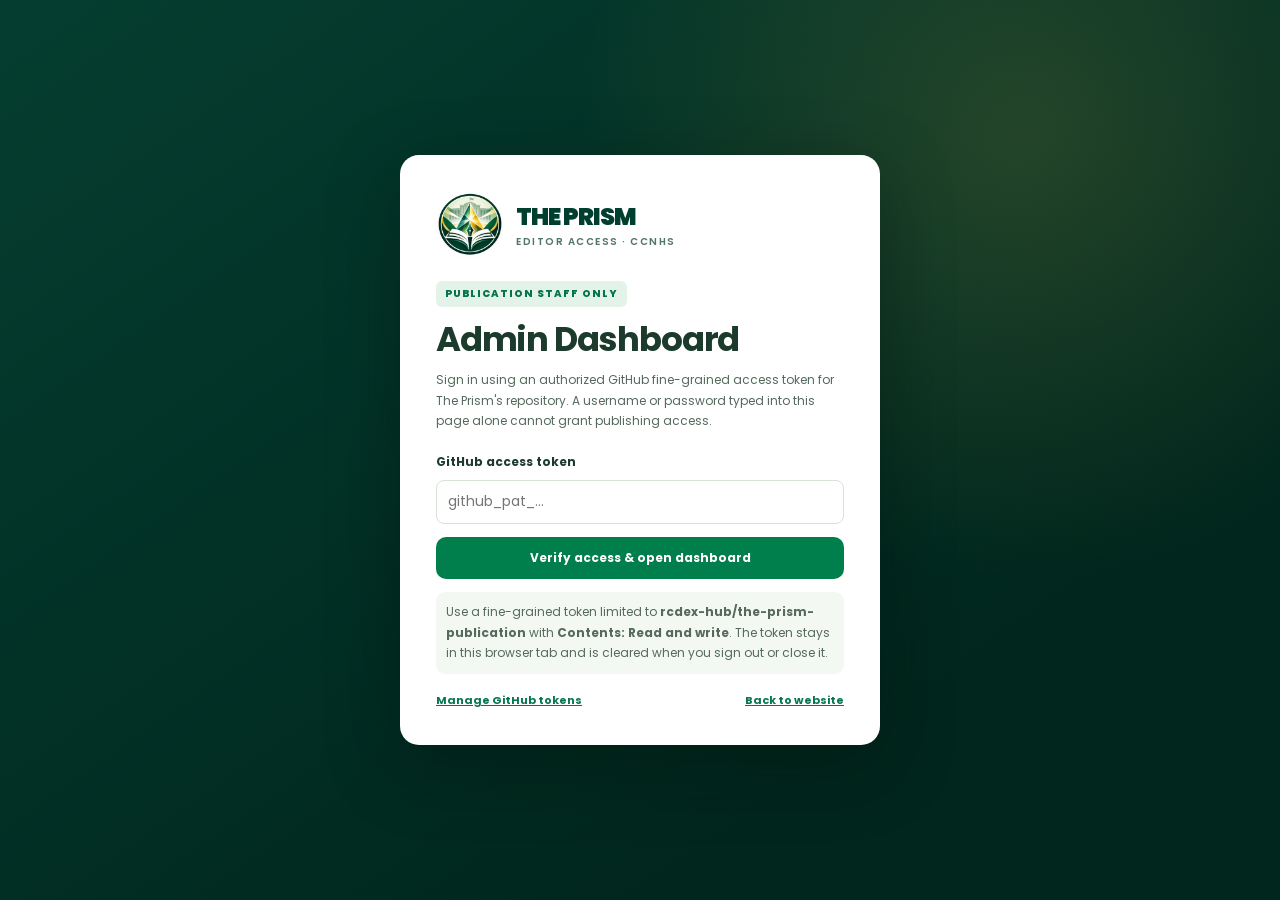
==== commit 3f213a77: "Add discreet CMS sidebar link and GitHub-authorized editor sign-in gate" ====
--- a/site/admin.html
+++ b/site/admin.html
@@ -8,11 +8,27 @@
   <link rel="preconnect" href="https://fonts.googleapis.com">
   <link rel="preconnect" href="https://fonts.gstatic.com" crossorigin>
   <link href="https://fonts.googleapis.com/css2?family=Poppins:wght@400;500;600;700;800&display=swap" rel="stylesheet">
-  <link rel="stylesheet" href="assets/admin.css?v=prism-cms-v2-20261027">
-  <script defer src="assets/admin.js?v=prism-cms-v2-20261027"></script>
+  <link rel="stylesheet" href="assets/admin.css?v=prism-cms-v3-login-20261028">
+  <script defer src="assets/admin.js?v=prism-cms-v3-login-20261028"></script>
 </head>
 <body class="admin-page">
-<div class="admin-wrap">
+<section id="cms-access" class="cms-access" aria-labelledby="cms-access-heading">
+  <div class="cms-access-card">
+    <a href="index.html" class="cms-access-brand"><img src="assets/images/prism-logo.webp" width="68" height="68" alt="The Prism logo"><span>THE PRISM<small>EDITOR ACCESS · CCNHS</small></span></a>
+    <span class="cms-access-pill">Publication staff only</span>
+    <h1 id="cms-access-heading">Admin Dashboard</h1>
+    <p>Sign in using an authorized GitHub fine-grained access token for The Prism's repository. A username or password typed into this page alone cannot grant publishing access.</p>
+    <form id="cms-access-form">
+      <label for="cms-access-token">GitHub access token</label>
+      <input id="cms-access-token" type="password" name="token" autocomplete="off" required spellcheck="false" placeholder="github_pat_…" aria-describedby="cms-access-help">
+      <button id="cms-access-submit" class="primary-btn" type="submit">Verify access &amp; open dashboard</button>
+    </form>
+    <p id="cms-access-help" class="cms-access-hint">Use a fine-grained token limited to <b>rcdex-hub/the-prism-publication</b> with <b>Contents: Read and write</b>. The token stays in this browser tab and is cleared when you sign out or close it.</p>
+    <p id="cms-access-error" class="cms-access-error" role="alert" hidden></p>
+    <div class="cms-access-links"><a href="https://github.com/settings/personal-access-tokens" target="_blank" rel="noopener noreferrer">Manage GitHub tokens</a><a href="index.html">Back to website</a></div>
+  </div>
+</section>
+<div class="admin-wrap" id="cms-workspace" hidden>
   <aside class="admin-sidebar">
     <a class="admin-brand" href="index.html"><img src="assets/images/prism-logo.webp" width="56" height="56" alt="The Prism logo"><span><b>The<br>Prism</b><small>PUBLICATION CMS</small></span></a>
     <div class="side-group">MANAGEMENT</div>
@@ -23,12 +39,13 @@
     <button class="side-button" data-filter="gallery">▧ &nbsp; Homepage Gallery</button>
     <button class="side-button" data-filter="drafts">◷ &nbsp; Drafts</button>
     <div class="side-group">TOOLS</div>
+    <button class="side-button" id="cms-sign-out">⎋ &nbsp; Sign Out</button>
     <button class="side-button" id="show-publishing">↥ &nbsp; Publish to GitHub</button>
     <a class="side-button" href="index.html">↗ &nbsp; View Website</a>
     <p class="side-note">Only someone holding a GitHub token with write access can publish. Tokens are never saved by this CMS.</p>
   </aside>
   <div class="admin-body">
-    <header class="admin-top"><div><small>CALBAYOG CITY NATIONAL HIGH SCHOOL</small><h1>The Prism CMS</h1><p>Write, preview, organize, and publish your school newsroom content.</p></div><a class="outline-btn" href="index.html">View live site ↗</a></header>
+    <header class="admin-top"><div><small>CALBAYOG CITY NATIONAL HIGH SCHOOL</small><h1>The Prism CMS</h1><p>Write, preview, organize, and publish your school newsroom content.</p><small id="cms-editor-identity" class="cms-editor-identity"></small></div><a class="outline-btn" href="index.html">View live site ↗</a></header>
     <div id="admin-notice" class="admin-notice" role="status" hidden></div>
     <div class="admin-toolbar"><div class="admin-stats" id="admin-stats"></div><div class="admin-toolbar-actions"><button class="outline-btn" id="export-draft">Export backup</button><button class="outline-btn" id="restore-button">Discard local edits</button><button class="primary-btn" id="new-feature">+ New Article</button><button class="brown-btn" id="new-cartoon">+ New Cartoon</button><button class="outline-btn" id="new-gallery">+ Gallery Photo</button></div></div>
     <div class="admin-panels">
@@ -51,8 +68,8 @@
       </section>
     </div>
     <section class="admin-panel github-panel" id="publishing-panel"><div class="panel-heading"><div><h2>Publish changes to Vercel</h2><p>When you publish, this portal commits <code>content/articles.json</code> and any newly selected images to your repository.</p></div></div>
-      <div class="cms-publish-steps"><b>Publish in three steps</b><span>1. Save your article.</span><span>2. Paste your GitHub fine-grained token (Contents: Read and write).</span><span>3. Select Publish saved changes. Vercel deploys the updated website.</span></div><div class="github-fields"><label>GitHub owner<input id="github-owner" spellcheck="false" value="rcdex-hub"></label><label>Repository<input id="github-repo" spellcheck="false" value="the-prism-publication"></label><label>Branch<input id="github-branch" spellcheck="false" value="main"></label><label>GitHub fine-grained token (not stored)<input id="github-token" type="password" autocomplete="off" placeholder="github_pat_…"></label></div>
-      <p class="field-hint">Only grant <b>Contents: Read and write</b> to <b>rcdex-hub/the-prism-publication</b>. Your token is used in this browser session only—not saved to local storage, the repository, or the public website. The CMS interface is publicly reachable, but GitHub rejects unauthorized publishing. Never enter your token on an unfamiliar website.</p>
+      <div class="cms-publish-steps"><b>Publish in three steps</b><span>1. Verify editor access.</span><span>2. Save your article.</span><span>3. Select Publish saved changes. Vercel deploys your update.</span></div><div class="github-fields"><label>GitHub owner<input id="github-owner" spellcheck="false" value="rcdex-hub" readonly></label><label>Repository<input id="github-repo" spellcheck="false" value="the-prism-publication" readonly></label><label>Branch<input id="github-branch" spellcheck="false" value="main" readonly></label><label>Signed-in GitHub token<input id="github-token" type="password" autocomplete="off" readonly placeholder="Verified for this tab"></label></div>
+      <p class="field-hint">Only grant <b>Contents: Read and write</b> to <b>rcdex-hub/the-prism-publication</b>. This is a client-side access screen; it is not a separate server-side account system. The token is held in memory in the editor page, never saved to local storage, and cleared when you sign out or leave the page. Publishing is enforced by GitHub permissions.</p>
       <div class="publish-actions"><button id="test-github" class="outline-btn">Check repository</button><button id="publish-github" class="primary-btn">Publish saved changes</button><span id="publish-result" role="status"></span></div>
     </section>
     <dialog id="preview-dialog" class="cms-preview-dialog" aria-labelledby="preview-title"><div class="cms-preview-head"><strong id="preview-title">Article preview</strong><button type="button" id="close-preview" aria-label="Close preview">×</button></div><div id="preview-content"></div></dialog>
--- a/site/assets/admin.css
+++ b/site/assets/admin.css
@@ -71,3 +71,43 @@
 #preview-content figcaption{font-size:10px;color:#657669;margin-top:6px;}
 #preview-content>p:not(.cms-preview-meta){font-size:13px;line-height:1.8;}
 @media(max-width:500px){.cms-search{grid-template-columns:1fr 112px;}.cms-publish-steps{display:grid;}}
+
+/* CMS v3: GitHub-authorized editor gate, displayed before dashboard initialization. */
+#cms-workspace[hidden],#cms-access[hidden],#cms-access-error[hidden]{display:none!important;}
+.cms-access{
+  min-height:100dvh;display:grid;place-items:center;padding:25px 16px;
+  background:radial-gradient(circle at 80% 15%,rgba(231,195,66,.15),transparent 35%),
+    linear-gradient(145deg,#053e30,#00261d 75%);
+}
+.cms-access-card{
+  width:min(480px,100%);padding:clamp(20px,4vw,36px);
+  border-radius:19px;background:#fff;box-shadow:0 20px 70px rgba(0,15,10,.35);
+  color:#1c3b2d;
+}
+.cms-access-brand{
+  display:flex;align-items:center;gap:12px;margin-bottom:22px;
+  color:#003e2e;font-size:24px;font-weight:900;letter-spacing:-.04em;line-height:1.1;
+}
+.cms-access-brand img{border-radius:50%;width:68px;height:68px;}
+.cms-access-brand small{display:block;font-size:10px;font-weight:600;letter-spacing:.15em;margin-top:6px;color:#537567;}
+.cms-access-pill{
+  display:inline-block;font-size:10px;font-weight:800;letter-spacing:.1em;
+  color:#04734e;background:#e4f3e9;padding:5px 9px;border-radius:6px;
+  margin-bottom:8px;text-transform:uppercase;
+}
+.cms-access h1{font-size:clamp(24px,3vw,34px);margin:3px 0 10px;}
+.cms-access p{font-size:12px;line-height:1.7;color:#55695c;}
+#cms-access-form{display:grid;gap:9px;margin:21px 0 13px;}
+#cms-access-form label{font-size:12px;font-weight:700;}
+#cms-access-form input{width:100%;font-size:14px;}
+#cms-access-form button{padding:11px 13px;margin-top:4px;}
+.cms-access-hint{background:#f4f8f3;padding:10px;border-radius:9px;}
+.cms-access .cms-access-error{
+  border-left:3px solid #b24835;padding:9px;background:#fff2ee;
+  color:#9f3525;font-weight:650;
+}
+.cms-access-links{display:flex;justify-content:space-between;gap:12px;flex-wrap:wrap;font-size:11px;margin-top:18px;}
+.cms-access-links a{color:#087751;font-weight:700;text-decoration:underline;}
+.cms-editor-identity{display:block;margin-top:6px;color:#087751!important;font-size:11px!important;letter-spacing:0!important;}
+.admin-sidebar #cms-sign-out{color:#ffe1a3;}
+@media(max-width:480px){.cms-access-card{padding:20px;}.cms-access-brand{font-size:20px;}}
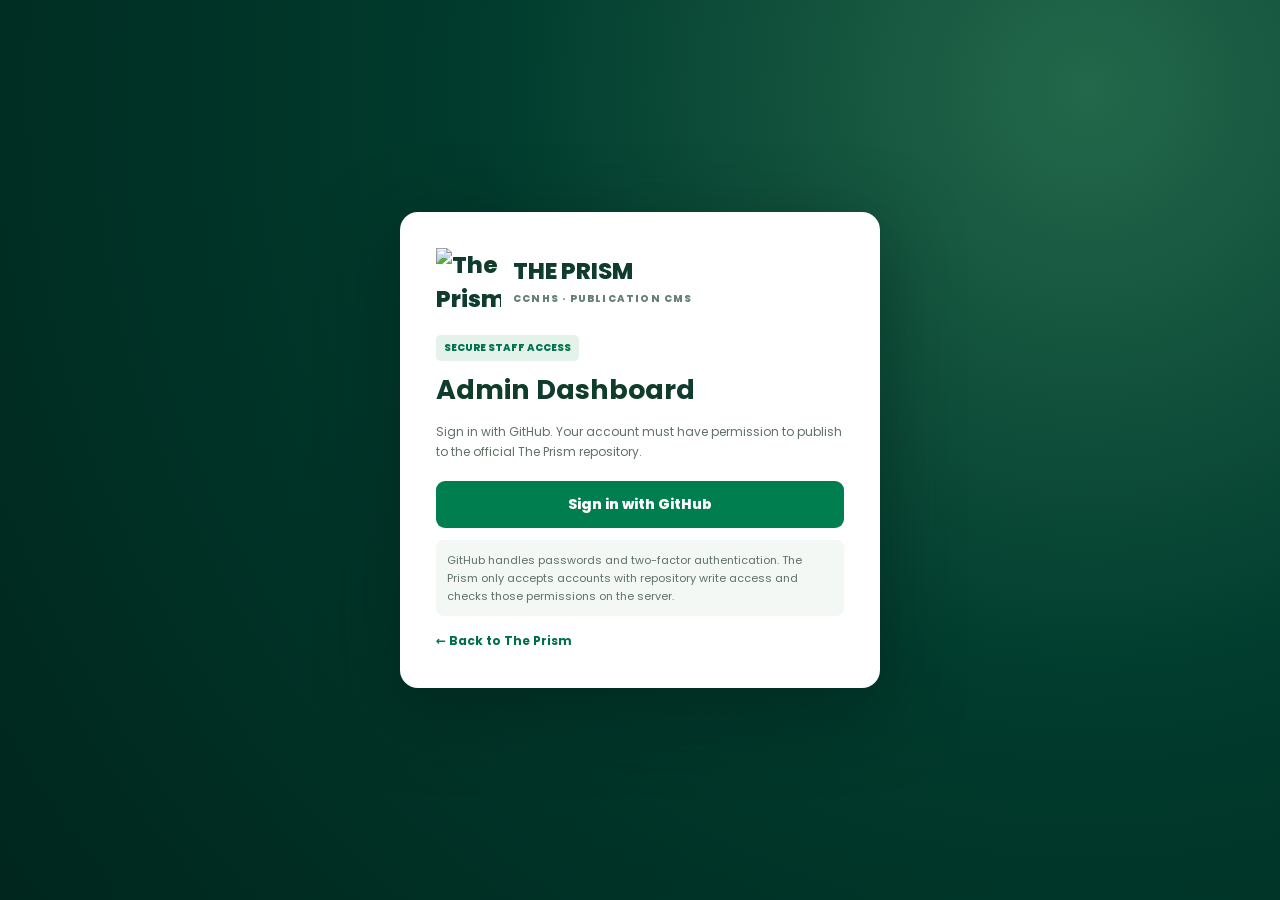
==== commit 968425e2: "Protect CMS dashboard HTML and use server-side OAuth-backed content APIs" ====
--- a/site/admin.html
+++ b/site/admin.html
@@ -1,80 +1,17 @@
-<!DOCTYPE html>
-<html lang="en">
-<head>
-  <meta charset="UTF-8"><meta name="viewport" content="width=device-width,initial-scale=1">
-  <meta name="theme-color" content="#124b34"><meta name="robots" content="noindex, nofollow">
-  <title>Publication CMS | The Prism</title>
-  <link rel="icon" href="assets/images/icon-192.png">
-  <link rel="preconnect" href="https://fonts.googleapis.com">
-  <link rel="preconnect" href="https://fonts.gstatic.com" crossorigin>
-  <link href="https://fonts.googleapis.com/css2?family=Poppins:wght@400;500;600;700;800&display=swap" rel="stylesheet">
-  <link rel="stylesheet" href="assets/admin.css?v=prism-cms-v3-login-20261028">
-  <script defer src="assets/admin.js?v=prism-cms-v3-login-20261028"></script>
-</head>
-<body class="admin-page">
-<section id="cms-access" class="cms-access" aria-labelledby="cms-access-heading">
-  <div class="cms-access-card">
-    <a href="index.html" class="cms-access-brand"><img src="assets/images/prism-logo.webp" width="68" height="68" alt="The Prism logo"><span>THE PRISM<small>EDITOR ACCESS · CCNHS</small></span></a>
-    <span class="cms-access-pill">Publication staff only</span>
-    <h1 id="cms-access-heading">Admin Dashboard</h1>
-    <p>Sign in using an authorized GitHub fine-grained access token for The Prism's repository. A username or password typed into this page alone cannot grant publishing access.</p>
-    <form id="cms-access-form">
-      <label for="cms-access-token">GitHub access token</label>
-      <input id="cms-access-token" type="password" name="token" autocomplete="off" required spellcheck="false" placeholder="github_pat_…" aria-describedby="cms-access-help">
-      <button id="cms-access-submit" class="primary-btn" type="submit">Verify access &amp; open dashboard</button>
-    </form>
-    <p id="cms-access-help" class="cms-access-hint">Use a fine-grained token limited to <b>rcdex-hub/the-prism-publication</b> with <b>Contents: Read and write</b>. The token stays in this browser tab and is cleared when you sign out or close it.</p>
-    <p id="cms-access-error" class="cms-access-error" role="alert" hidden></p>
-    <div class="cms-access-links"><a href="https://github.com/settings/personal-access-tokens" target="_blank" rel="noopener noreferrer">Manage GitHub tokens</a><a href="index.html">Back to website</a></div>
-  </div>
-</section>
-<div class="admin-wrap" id="cms-workspace" hidden>
-  <aside class="admin-sidebar">
-    <a class="admin-brand" href="index.html"><img src="assets/images/prism-logo.webp" width="56" height="56" alt="The Prism logo"><span><b>The<br>Prism</b><small>PUBLICATION CMS</small></span></a>
-    <div class="side-group">MANAGEMENT</div>
-    <button class="side-button selected" data-filter="all">▦ &nbsp; All Content</button>
-    <button class="side-button" data-filter="news">▣ &nbsp; News &amp; Features</button>
-    <button class="side-button" data-filter="editorial">✎ &nbsp; Editorial &amp; Cartoons</button>
-    <button class="side-button" data-filter="sports">♜ &nbsp; Sports</button>
-    <button class="side-button" data-filter="gallery">▧ &nbsp; Homepage Gallery</button>
-    <button class="side-button" data-filter="drafts">◷ &nbsp; Drafts</button>
-    <div class="side-group">TOOLS</div>
-    <button class="side-button" id="cms-sign-out">⎋ &nbsp; Sign Out</button>
-    <button class="side-button" id="show-publishing">↥ &nbsp; Publish to GitHub</button>
-    <a class="side-button" href="index.html">↗ &nbsp; View Website</a>
-    <p class="side-note">Only someone holding a GitHub token with write access can publish. Tokens are never saved by this CMS.</p>
-  </aside>
-  <div class="admin-body">
-    <header class="admin-top"><div><small>CALBAYOG CITY NATIONAL HIGH SCHOOL</small><h1>The Prism CMS</h1><p>Write, preview, organize, and publish your school newsroom content.</p><small id="cms-editor-identity" class="cms-editor-identity"></small></div><a class="outline-btn" href="index.html">View live site ↗</a></header>
-    <div id="admin-notice" class="admin-notice" role="status" hidden></div>
-    <div class="admin-toolbar"><div class="admin-stats" id="admin-stats"></div><div class="admin-toolbar-actions"><button class="outline-btn" id="export-draft">Export backup</button><button class="outline-btn" id="restore-button">Discard local edits</button><button class="primary-btn" id="new-feature">+ New Article</button><button class="brown-btn" id="new-cartoon">+ New Cartoon</button><button class="outline-btn" id="new-gallery">+ Gallery Photo</button></div></div>
-    <div class="admin-panels">
-      <section class="admin-panel articles-panel"><div class="panel-heading"><div><h2>Editorial Content</h2><p>Changes stay in your browser until you publish them to GitHub.</p></div><span class="chip neutral" id="filter-chip">All items</span></div><div class="cms-search"><label for="search-content">Search articles</label><input id="search-content" type="search" placeholder="Search titles, authors, or topics…" autocomplete="off"><label for="status-filter">Status</label><select id="status-filter"><option value="all">All statuses</option><option value="published">Published</option><option value="draft">Drafts</option></select></div><div class="admin-list" id="admin-list"></div></section>
-      <section class="admin-panel editor-panel" id="editor-panel"><div class="panel-heading"><div><h2 id="editor-title">Edit content</h2><p>Select an entry, edit its details, then save a browser draft before publishing.</p></div></div>
-      <form id="editor-form">
-        <input id="article-id" type="hidden">
-        <label>Content type<select id="article-type"><option value="news">News</option><option value="feature">Feature Story (under News)</option><option value="editorial">Editorial</option><option value="cartoon">Editorial Cartoon (under Editorial)</option><option value="sports">Sports</option><option value="gallery">Homepage Gallery</option><option value="infographic">Legacy Infographic</option><option value="video">Legacy Video</option></select></label>
-        <label>Title<input id="article-title" required maxlength="140" placeholder="Article or cartoon title"></label>
-        <div class="form-pair"><label>Author<input id="article-author" required maxlength="100" placeholder="Student journalist"></label><label>Publication date<input id="article-date" type="date" required></label></div>
-        <label>Short excerpt<textarea id="article-excerpt" maxlength="270" rows="2" required placeholder="A short introduction for the homepage"></textarea></label>
-        <label>Full story / explanation<textarea id="article-body" rows="6" required placeholder="Write paragraphs separated by a blank line"></textarea></label>
-        <label>Photo caption<input id="article-caption" maxlength="240" placeholder="Describe the photo or illustration"></label>
-        <label>Image path or URL<input id="article-image" placeholder="assets/images/your-photo.webp"></label>
-        <label>Or choose a new image to upload when publishing<input type="file" id="article-file" accept="image/jpeg,image/png,image/webp"></label><div id="image-note" class="field-hint">Image upload needs GitHub publishing. Recommended: landscape JPG or WEBP, smaller than 6 MB.</div>
-        <img id="image-preview" class="editor-preview" alt="Selected article media preview" hidden>
-        <div class="form-pair"><label>Status<select id="article-status"><option value="published">Published</option><option value="draft">Draft (hidden on site)</option></select></label><label class="check-label"><input type="checkbox" id="article-featured"> Highlight on homepage</label></div>
-        <div class="edit-actions"><button class="primary-btn" type="submit">Save browser draft</button><button class="outline-btn" type="button" id="preview-article">Preview</button><button class="outline-btn" type="button" id="cancel-edit">Cancel</button><button class="danger-btn" type="button" id="delete-article">Delete item</button></div>
-      </form>
-      </section>
-    </div>
-    <section class="admin-panel github-panel" id="publishing-panel"><div class="panel-heading"><div><h2>Publish changes to Vercel</h2><p>When you publish, this portal commits <code>content/articles.json</code> and any newly selected images to your repository.</p></div></div>
-      <div class="cms-publish-steps"><b>Publish in three steps</b><span>1. Verify editor access.</span><span>2. Save your article.</span><span>3. Select Publish saved changes. Vercel deploys your update.</span></div><div class="github-fields"><label>GitHub owner<input id="github-owner" spellcheck="false" value="rcdex-hub" readonly></label><label>Repository<input id="github-repo" spellcheck="false" value="the-prism-publication" readonly></label><label>Branch<input id="github-branch" spellcheck="false" value="main" readonly></label><label>Signed-in GitHub token<input id="github-token" type="password" autocomplete="off" readonly placeholder="Verified for this tab"></label></div>
-      <p class="field-hint">Only grant <b>Contents: Read and write</b> to <b>rcdex-hub/the-prism-publication</b>. This is a client-side access screen; it is not a separate server-side account system. The token is held in memory in the editor page, never saved to local storage, and cleared when you sign out or leave the page. Publishing is enforced by GitHub permissions.</p>
-      <div class="publish-actions"><button id="test-github" class="outline-btn">Check repository</button><button id="publish-github" class="primary-btn">Publish saved changes</button><span id="publish-result" role="status"></span></div>
-    </section>
-    <dialog id="preview-dialog" class="cms-preview-dialog" aria-labelledby="preview-title"><div class="cms-preview-head"><strong id="preview-title">Article preview</strong><button type="button" id="close-preview" aria-label="Close preview">×</button></div><div id="preview-content"></div></dialog>
-    <div class="admin-foot">© The Prism · Demonstration stories are placeholders. Verify facts, photo rights, and permissions before publishing.</div>
-  </div>
-</div>
-</body>
-</html>+<!doctype html>
+<html lang="en"><head><meta charset="utf-8"><meta name="viewport" content="width=device-width,initial-scale=1"><meta name="robots" content="noindex,nofollow"><meta name="theme-color" content="#003e2e"><title>CMS Login | The Prism</title>
+<link rel="icon" href="/assets/images/icon-192.png"><link rel="preconnect" href="https://fonts.googleapis.com"><link rel="preconnect" href="https://fonts.gstatic.com" crossorigin>
+<link href="https://fonts.googleapis.com/css2?family=Poppins:wght@400;600;700;800&display=swap" rel="stylesheet">
+<style>
+*{box-sizing:border-box}body{margin:0;min-height:100dvh;display:grid;place-items:center;padding:16px;background:radial-gradient(circle at 85% 10%,#23684b,#003b2d 45%,#00261d);font-family:Poppins,system-ui,sans-serif;color:#103c2b}.card{background:white;border-radius:18px;padding:clamp(22px,4vw,36px);max-width:480px;width:100%;box-shadow:0 20px 75px #001d1780}.brand{display:flex;align-items:center;gap:12px;font-size:23px;font-weight:800}.brand img{height:65px;width:65px;object-fit:contain}.brand small{display:block;font-size:10px;color:#678077;letter-spacing:.12em;margin-top:3px}.tag{display:inline-block;background:#e4f2e9;color:#00734e;font-size:10px;font-weight:800;padding:5px 8px;border-radius:5px;margin-top:22px}h1{font-size:27px;margin:9px 0 5px}p{color:#607166;font-size:12px;line-height:1.65}.button{display:block;text-decoration:none;background:#007e50;color:white;text-align:center;font-weight:800;font-size:14px;padding:13px;border-radius:9px;margin:19px 0 12px}.button:hover{background:#009463}.note{background:#f3f8f5;padding:11px;border-radius:8px;font-size:11px}.back{font-size:12px;font-weight:700;color:#006f49;text-decoration:none}#err{display:none;color:#aa372a;background:#fff0ed;padding:9px;border-radius:8px}
+</style></head><body><main class="card"><div class="brand"><img src="/assets/images/prism-logo.webp" alt="The Prism logo"><span>THE PRISM<small>CCNHS · PUBLICATION CMS</small></span></div><span class="tag">SECURE STAFF ACCESS</span><h1>Admin Dashboard</h1>
+<p>Sign in with GitHub. Your account must have permission to publish to the official The Prism repository.</p>
+<p id="err" role="alert"></p><a class="button" href="/api/auth?action=start">Sign in with GitHub</a>
+<p class="note">GitHub handles passwords and two-factor authentication. The Prism only accepts accounts with repository write access and checks those permissions on the server.</p>
+<a class="back" href="/">← Back to The Prism</a></main>
+<script>
+const errors={config:'GitHub OAuth must be configured by the site administrator in Vercel.',state:'Your sign-in attempt expired. Please retry.',login:'GitHub sign-in failed. Please retry.',access:'Your GitHub account is not authorized to edit The Prism.'};
+const e=errors[new URLSearchParams(location.search).get('error')];
+if(e){let n=document.getElementById('err');n.textContent=e;n.style.display='block';}
+fetch('/api/auth?action=session',{credentials:'same-origin',cache:'no-store'}).then(r=>{if(r.ok)location.replace('/api/dashboard');}).catch(()=>{});
+</script></body></html>
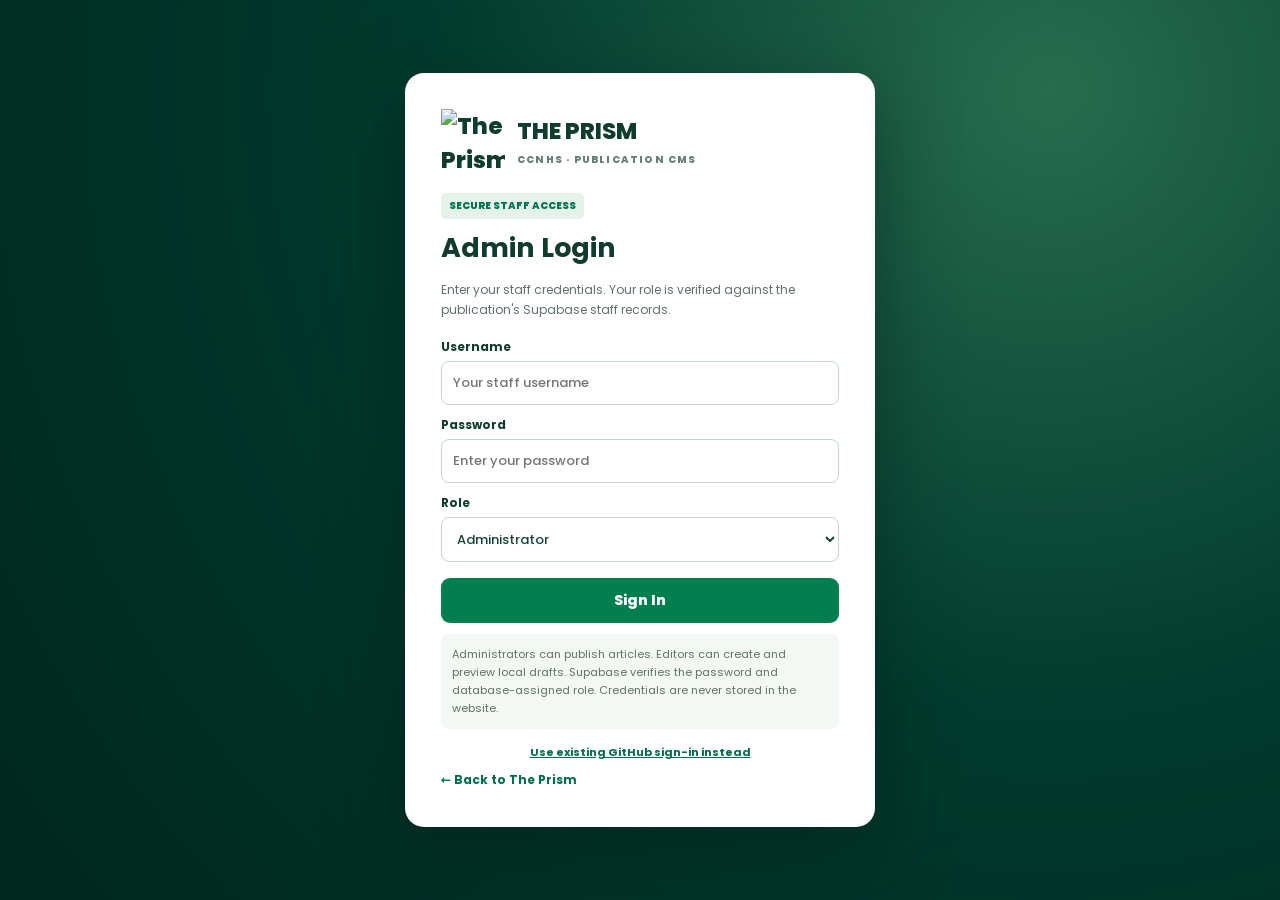
==== commit 608cee4c: "Redesign CMS login with Supabase username password and verified role" ====
--- a/site/admin.html
+++ b/site/admin.html
@@ -1,17 +1,46 @@
 <!doctype html>
-<html lang="en"><head><meta charset="utf-8"><meta name="viewport" content="width=device-width,initial-scale=1"><meta name="robots" content="noindex,nofollow"><meta name="theme-color" content="#003e2e"><title>CMS Login | The Prism</title>
-<link rel="icon" href="/assets/images/icon-192.png"><link rel="preconnect" href="https://fonts.googleapis.com"><link rel="preconnect" href="https://fonts.gstatic.com" crossorigin>
-<link href="https://fonts.googleapis.com/css2?family=Poppins:wght@400;600;700;800&display=swap" rel="stylesheet">
+<html lang="en"><head><meta charset="utf-8"><meta name="viewport" content="width=device-width,initial-scale=1"><meta name="robots" content="noindex,nofollow"><meta name="theme-color" content="#003e2e">
+<title>Admin Login | The Prism</title>
+<link rel="icon" href="/assets/images/icon-192.png">
+<link rel="preconnect" href="https://fonts.googleapis.com"><link rel="preconnect" href="https://fonts.gstatic.com" crossorigin>
+<link href="https://fonts.googleapis.com/css2?family=Poppins:wght@400;500;600;700;800&display=swap" rel="stylesheet">
 <style>
-*{box-sizing:border-box}body{margin:0;min-height:100dvh;display:grid;place-items:center;padding:16px;background:radial-gradient(circle at 85% 10%,#23684b,#003b2d 45%,#00261d);font-family:Poppins,system-ui,sans-serif;color:#103c2b}.card{background:white;border-radius:18px;padding:clamp(22px,4vw,36px);max-width:480px;width:100%;box-shadow:0 20px 75px #001d1780}.brand{display:flex;align-items:center;gap:12px;font-size:23px;font-weight:800}.brand img{height:65px;width:65px;object-fit:contain}.brand small{display:block;font-size:10px;color:#678077;letter-spacing:.12em;margin-top:3px}.tag{display:inline-block;background:#e4f2e9;color:#00734e;font-size:10px;font-weight:800;padding:5px 8px;border-radius:5px;margin-top:22px}h1{font-size:27px;margin:9px 0 5px}p{color:#607166;font-size:12px;line-height:1.65}.button{display:block;text-decoration:none;background:#007e50;color:white;text-align:center;font-weight:800;font-size:14px;padding:13px;border-radius:9px;margin:19px 0 12px}.button:hover{background:#009463}.note{background:#f3f8f5;padding:11px;border-radius:8px;font-size:11px}.back{font-size:12px;font-weight:700;color:#006f49;text-decoration:none}#err{display:none;color:#aa372a;background:#fff0ed;padding:9px;border-radius:8px}
-</style></head><body><main class="card"><div class="brand"><img src="/assets/images/prism-logo.webp" alt="The Prism logo"><span>THE PRISM<small>CCNHS · PUBLICATION CMS</small></span></div><span class="tag">SECURE STAFF ACCESS</span><h1>Admin Dashboard</h1>
-<p>Sign in with GitHub. Your account must have permission to publish to the official The Prism repository.</p>
-<p id="err" role="alert"></p><a class="button" href="/api/auth?action=start">Sign in with GitHub</a>
-<p class="note">GitHub handles passwords and two-factor authentication. The Prism only accepts accounts with repository write access and checks those permissions on the server.</p>
-<a class="back" href="/">← Back to The Prism</a></main>
+*{box-sizing:border-box}body{margin:0;min-height:100dvh;display:grid;place-items:center;padding:16px;background:radial-gradient(circle at 82% 10%,#286c4f,#003b2d 47%,#00261d);font-family:Poppins,system-ui,sans-serif;color:#103c2b}.card{background:#fff;border-radius:19px;padding:clamp(22px,4vw,36px);max-width:470px;width:100%;box-shadow:0 20px 75px #001d1780}.brand{display:flex;align-items:center;gap:12px;font-size:23px;font-weight:800}.brand img{height:64px;width:64px;object-fit:contain}.brand small{display:block;font-size:10px;color:#678077;letter-spacing:.12em;margin-top:4px}.tag{display:inline-block;background:#e4f2e9;color:#00734e;font-size:10px;font-weight:800;padding:5px 8px;border-radius:5px;margin-top:20px}h1{font-size:27px;margin:9px 0 5px}p{color:#607166;font-size:12px;line-height:1.65}form{display:grid;gap:11px;margin:18px 0 10px}label{font-size:12px;font-weight:700;display:grid;gap:5px}input,select{width:100%;border:1px solid #c6d6cc;border-radius:8px;padding:11px;font:500 13px Poppins,system-ui,sans-serif;color:#164533;background:white}input:focus,select:focus{outline:2px solid #d0ae4d;outline-offset:1px}button{border:0;background:#007e50;color:white;cursor:pointer;padding:12px;border-radius:9px;font:800 14px Poppins,system-ui,sans-serif;margin-top:5px}button:hover{background:#009463}button:disabled{opacity:.55;cursor:progress}.note{background:#f3f8f5;padding:11px;border-radius:8px;font-size:11px}.alt{display:block;text-align:center;font-size:11px;font-weight:700;color:#006f49;margin:15px 0 5px}.back{font-size:12px;font-weight:700;color:#006f49;text-decoration:none}#err{display:none;color:#a63325;background:#fff0ed;padding:9px;border-radius:8px;font-weight:600}#err:not(:empty){display:block}
+</style></head>
+<body><main class="card">
+<div class="brand"><img src="/assets/images/prism-logo.webp" alt="The Prism logo"><span>THE PRISM<small>CCNHS · PUBLICATION CMS</small></span></div>
+<span class="tag">SECURE STAFF ACCESS</span><h1>Admin Login</h1>
+<p>Enter your staff credentials. Your role is verified against the publication's Supabase staff records.</p>
+<p id="err" role="alert"></p>
+<form id="login-form">
+<label for="username">Username<input id="username" name="username" type="text" required minlength="3" maxlength="32" pattern="[A-Za-z0-9][A-Za-z0-9._-]{2,31}" autocomplete="username" placeholder="Your staff username"></label>
+<label for="password">Password<input id="password" name="password" type="password" required minlength="8" autocomplete="current-password" placeholder="Enter your password"></label>
+<label for="role">Role<select id="role" name="role" required><option value="admin">Administrator</option><option value="editor">Editor</option></select></label>
+<button id="sign-in" type="submit">Sign In</button>
+</form>
+<p class="note">Administrators can publish articles. Editors can create and preview local drafts. Supabase verifies the password and database-assigned role. Credentials are never stored in the website.</p>
+<a class="alt" href="/api/auth?action=start">Use existing GitHub sign-in instead</a>
+<a class="back" href="/">← Back to The Prism</a>
+</main>
 <script>
-const errors={config:'GitHub OAuth must be configured by the site administrator in Vercel.',state:'Your sign-in attempt expired. Please retry.',login:'GitHub sign-in failed. Please retry.',access:'Your GitHub account is not authorized to edit The Prism.'};
-const e=errors[new URLSearchParams(location.search).get('error')];
-if(e){let n=document.getElementById('err');n.textContent=e;n.style.display='block';}
-fetch('/api/auth?action=session',{credentials:'same-origin',cache:'no-store'}).then(r=>{if(r.ok)location.replace('/api/dashboard');}).catch(()=>{});
+const errors={config:'GitHub OAuth needs configuration.',state:'Your sign-in request expired.',login:'GitHub sign-in failed.',access:'This GitHub account is not authorized.'};
+const err=document.getElementById('err');const code=new URLSearchParams(location.search).get('error');if(errors[code])err.textContent=errors[code];
+document.getElementById('login-form').addEventListener('submit',async(event)=>{
+ event.preventDefault();const button=document.getElementById('sign-in');button.disabled=true;button.textContent='Verifying…';err.textContent='';
+ try{
+  const response=await fetch('/api/auth?action=login',{
+   method:'POST',credentials:'same-origin',cache:'no-store',headers:{'Content-Type':'application/json'},
+   body:JSON.stringify({
+    username:document.getElementById('username').value.trim().toLowerCase(),
+    password:document.getElementById('password').value,
+    role:document.getElementById('role').value
+   })
+  });
+  const result=await response.json().catch(()=>({}));
+  if(!response.ok)throw Error(result.error||'Unable to sign in');
+  document.getElementById('password').value='';
+  location.assign('/api/dashboard');
+ }catch(error){err.textContent=error.message;button.disabled=false;button.textContent='Sign In';}
+});
+fetch('/api/auth?action=session',{cache:'no-store',credentials:'same-origin'}).then(r=>{if(r.ok)location.replace('/api/dashboard');}).catch(()=>{});
 </script></body></html>
